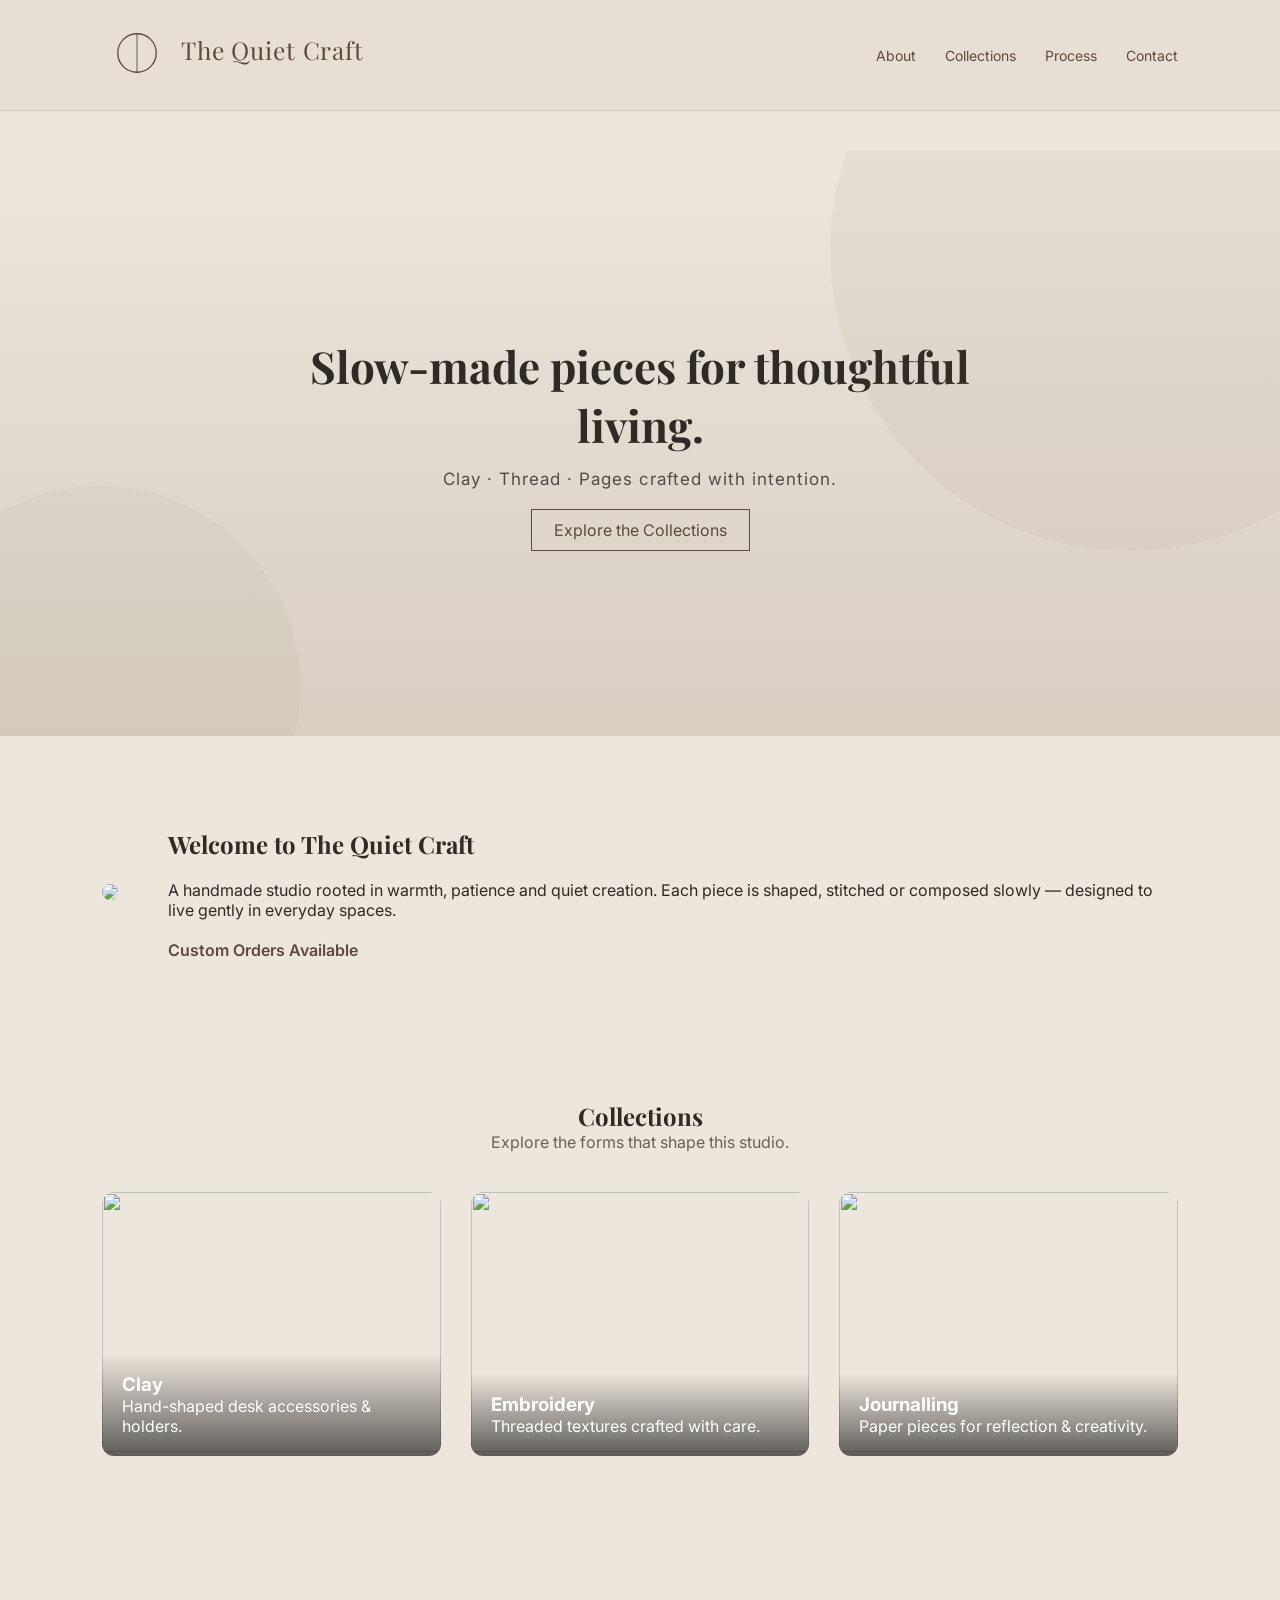
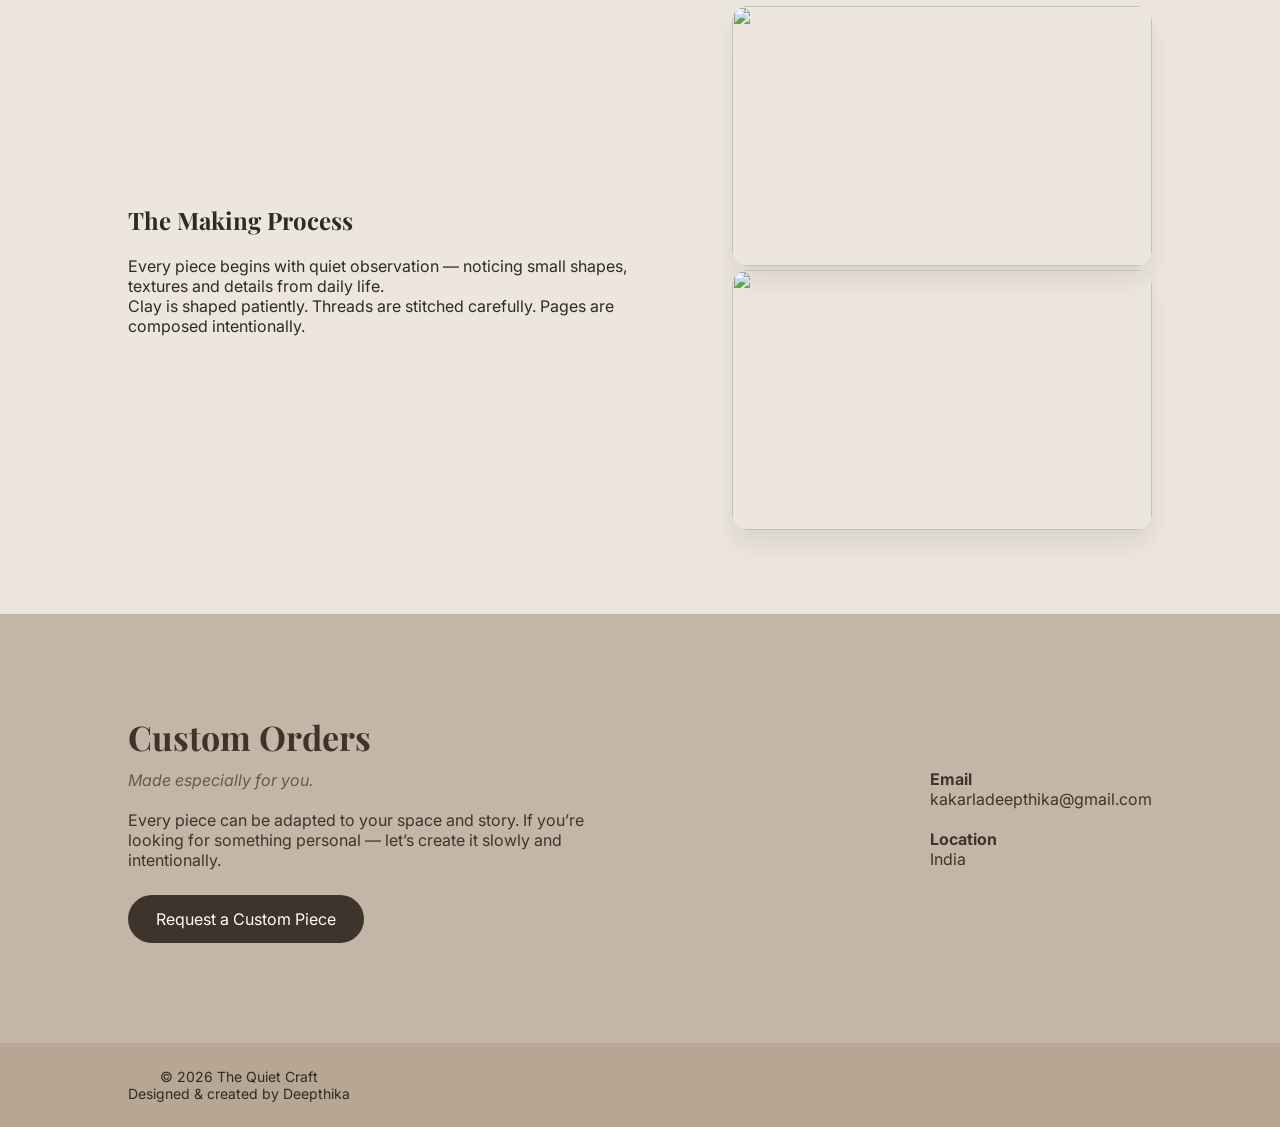
==== index.html @ e84dbe40 "Add files via upload" ====
<!DOCTYPE html>
<html lang="en">
<head>
<meta charset="UTF-8">
<meta name="viewport" content="width=device-width, initial-scale=1.0">
<title>The Quiet Craft</title>

<link rel="stylesheet" href="style.css">
<link href="https://fonts.googleapis.com/css2?family=Playfair+Display:wght@400;600&family=Inter:wght@300;400&display=swap" rel="stylesheet">
</head>

<body>

<div class="progress-bar"></div>

<header>
    <div class="logo">
        <svg viewBox="0 0 320 80" class="logo-svg">
            <circle cx="40" cy="40" r="22" stroke="#5C4A3D" stroke-width="1.5" fill="none"/>
            <line x1="40" y1="18" x2="40" y2="62" stroke="#5C4A3D" stroke-width="1"/>
            <text x="90" y="48"
                  font-family="Playfair Display"
                  font-size="28"
                  letter-spacing="1"
                  fill="#5C4A3D">
                The Quiet Craft
            </text>
        </svg>
    </div>
    
    <nav>
        <a href="#about">About</a>
        <a href="#collections">Collections</a>
        <a href="#process">Process</a>
        <a href="#contact">Contact</a>
    </nav>
</header>

<section class="hero">
    <div class="hero-content">
        <h1>Slow-made pieces for thoughtful living.</h1>
        <p>Clay · Thread · Pages crafted with intention.</p>
        <a href="#collections" class="hero-btn">Explore the Collections</a>
    </div>
</section>

<div class="hero-divider"></div>

<section id="about" class="split-section">
    <div class="split-image">
        <img src="images/studio.png">
    </div>

    <div class="split-text">
        <h2>Welcome to The Quiet Craft</h2>
        <p>
            A handmade studio rooted in warmth, patience and quiet creation.
            Each piece is shaped, stitched or composed slowly —
            designed to live gently in everyday spaces.
        </p>
        <p class="highlight">Custom Orders Available</p>
    </div>
</section>

<section id="collections" class="collections">
    <h2>Collections</h2>
    <p class="section-sub">Explore the forms that shape this studio.</p>

    <div class="collection-grid">

        <a href="clay.html" class="collection-card">
            <img src="images/clay_cover.png">
            <div class="overlay">
                <h3>Clay</h3>
                <p>Hand-shaped desk accessories & holders.</p>
            </div>
        </a>

        <a href="embroidery.html" class="collection-card">
            <img src="images/embroidery_cover.png">
            <div class="overlay">
                <h3>Embroidery</h3>
                <p>Threaded textures crafted with care.</p>
            </div>
        </a>

        <a href="journalling.html" class="collection-card">
            <img src="images/journalling_cover.png">
            <div class="overlay">
                <h3>Journalling</h3>
                <p>Paper pieces for reflection & creativity.</p>
            </div>
        </a>

    </div>
</section>

<section id="process" class="process-section">

    <div class="process-text">
        <h2>The Making Process</h2>
        <p>
            Every piece begins with quiet observation —
            noticing small shapes, textures and details from daily life.
        </p>
        <p>
            Clay is shaped patiently. Threads are stitched carefully.
            Pages are composed intentionally.
        </p>
    </div>

    <div class="process-images">
        <img src="images/lifestyle1.png ">
        <img src="images/lifestyle2.png">
    </div>

</section>

<section id="contact" class="contact-section">

    <div class="contact-left">
        <h2>Custom Orders</h2>
        <p class="highlight-text">
            Made especially for you.
        </p>

        <p>
            Every piece can be adapted to your space and story.
            If you’re looking for something personal —
            let’s create it slowly and intentionally.
        </p>

        <a href="mailto:kakarladeepthika@gmail.com" class="contact-btn">
            Request a Custom Piece
        </a>
    </div>

    <div class="contact-right">
        <p><strong>Email</strong><br>kakarladeepthika@gmail.com</p>
        <p><strong>Location</strong><br>India</p>
    </div>

</section>

<footer class="footer">
    <div class="footer-inner">
        <p>© 2026 The Quiet Craft</p>
        <p>Designed & created by Deepthika</p>
    </div>
</footer>


<script src="script.js"></script>

</body>
</html>
---- style.css ----
* {
    margin: 0;
    padding: 0;
    box-sizing: border-box;
}

body {
    font-family: 'Inter', sans-serif;
    background-color: #EDE6DD;
    color: #2F2A26;
}

.progress-bar {
    position: fixed;
    top: 0;
    left: 0;
    height: 3px;
    width: 0%;
    background: #5C4A3D;
    z-index: 1000;
}

header {
    display: flex;
    justify-content: space-between;
    align-items: center;
    padding: 18px 8%;
    border-bottom: 1px solid rgba(92,74,61,0.15);
    background: #E8DFD4;
    position: relative;
    z-index: 10;

}

.logo-svg {
    height: 70px;
}

.logo {
    transition: 0.3s ease;
}

.logo:hover {
    opacity: 0.8;
}


nav a {
    margin-left: 25px;
    text-decoration: none;
    color: #5C4A3D;
    font-size: 14px;
}

.hero {
    height: 65vh;
    display: flex;
    align-items: center;
    justify-content: center;
    text-align: center;
    background: linear-gradient(to bottom, #EDE6DD, #D8CEC2);
    position: relative;
    overflow: hidden;
    margin-top: 40px; 
}

.hero::before {
    content: "";
    position: absolute;
    width: 600px;
    height: 600px;
    background: rgba(92,74,61,0.05);
    border-radius: 50%;
    top: -200px;
    right: -150px;
}

.hero::after {
    content: "";
    position: absolute;
    width: 400px;
    height: 400px;
    background: rgba(92,74,61,0.04);
    border-radius: 50%;
    bottom: -150px;
    left: -100px;
}

.hero h1 {
    font-family: 'Playfair Display', serif;
    font-size: 44px;
    max-width: 750px;
    margin-bottom: 15px;
}

.hero p {
    font-size: 17px;
    letter-spacing: 1px;
    opacity: 0.8;
}

.hero-btn {
    display: inline-block;
    margin-top: 20px;
    padding: 10px 22px;
    border: 1px solid #5C4A3D;
    text-decoration: none;
    color: #5C4A3D;
    transition: 0.3s;
}

.hero-btn:hover {
    background: #5C4A3D;
    color: white;
}

.hero-divider {
    width: 60px;
    height: 2px;
    background: #5C4A3D;
    margin: -20px auto 40px auto;
}

section {
    padding: 70px 8%;
}

.split-section {
    display: flex;
    align-items: center;
    gap: 50px;
}

.split-image img {
    width: 100%;
    border-radius: 12px;
}

.split-text h2 {
    font-family: 'Playfair Display', serif;
    margin-bottom: 20px;
}

.highlight {
    margin-top: 20px;
    font-weight: 600;
    color: #5C4A3D;
}

.collections h2 {
    text-align: center;
    font-family: 'Playfair Display', serif;
}

.section-sub {
    text-align: center;
    margin-bottom: 40px;
    opacity: 0.7;
}

.collection-grid {
    display: grid;
    grid-template-columns: repeat(auto-fit, minmax(260px, 1fr));
    gap: 30px;
}

.collection-card {
    position: relative;
    border-radius: 12px;
    overflow: hidden;
    text-decoration: none;
}

.collection-card img {
    width: 100%;
    height: 260px;
    object-fit: cover;
    transition: 0.5s;
}

.collection-card:hover img {
    transform: scale(1.07);
}

.overlay {
    position: absolute;
    bottom: 0;
    width: 100%;
    padding: 20px;
    background: linear-gradient(to top, rgba(0,0,0,0.6), transparent);
    color: white;
}

.text-section {
    text-align: center;
    max-width: 800px;
    margin: auto;
}

.dark-section {
    background: #D8CEC2;
}

.image-strip {
    display: flex;
    gap: 20px;
    padding: 0 8% 60px 8%;
}

.image-strip img {
    width: 50%;
    border-radius: 12px;
}

footer {
    padding: 30px;
    background: #C4B6A6;
    text-align: center;
    font-size: 14px;
}

.clay-gallery {
    display: grid;
    grid-template-columns: repeat(auto-fit, minmax(200px, 1fr));
    gap: 25px;
}

.clay-item img {
    width: 100%;
    height: 200px;
    object-fit: cover;
    border-radius: 10px;
}

.clay-item p {
    margin-top: 10px;
    font-size: 14px;
}

.page-intro {
    text-align: center;
    padding: 70px 10% 40px 10%;
}

.page-intro h1 {
    font-family: 'Playfair Display', serif;
    font-size: 34px;
    margin-bottom: 20px;
}

.page-intro p {
    max-width: 700px;
    margin: auto;
    opacity: 0.8;
}

.product-grid {
    display: grid;
    grid-template-columns: repeat(auto-fit, minmax(240px, 1fr));
    gap: 30px;
    padding: 20px 10% 70px 10%;
}

.product-card {
    background: #F4EEE6;
    padding: 18px;
    border-radius: 12px;
    transition: 0.3s;
}

.product-card img {
    width: 100%;
    height: 220px;
    object-fit: cover;
    border-radius: 8px;
}

.product-card h3 {
    margin-top: 15px;
    font-family: 'Playfair Display', serif;
    font-size: 18px;
}

.product-card p {
    font-size: 14px;
    margin-top: 10px;
    opacity: 0.8;
}

.product-card:hover {
    transform: translateY(-5px);
    box-shadow: 0 15px 25px rgba(0,0,0,0.05);
}

.process-section {
    display: flex;
    gap: 50px;
    padding: 80px 10%;
    align-items: center;
}

.process-text {
    flex: 1;
}

.process-text h2 {
    font-family: 'Playfair Display', serif;
    margin-bottom: 20px;
}

.process-section {
    display: flex;
    gap: 60px;
    padding: 80px 10%;
    align-items: center;
}

.process-images {
    flex: 1;
    position: relative;
    max-width: 420px;   /* prevents giant images */
}

.process-images img {
    width: 100%;
    height: 260px;     /* control height */
    object-fit: cover;
    border-radius: 16px;
    box-shadow: 0 15px 25px rgba(0,0,0,0.08);
    transition: 0.4s ease;
}

/* CONTACT SECTION */

.contact-section {
    display: flex;
    justify-content: space-between;
    align-items: center;
    padding: 100px 10%;
    background: #C4B6A6;   /* darker warm tone */
    color: #3E342B;
}

.contact-left {
    max-width: 500px;
}

.contact-left h2 {
    font-family: 'Playfair Display', serif;
    font-size: 34px;
    margin-bottom: 10px;
}

.highlight-text {
    font-style: italic;
    margin-bottom: 20px;
    opacity: 0.7;
}

.contact-btn {
    display: inline-block;
    margin-top: 25px;
    padding: 14px 28px;
    background: #3E342B;
    color: #fff;
    text-decoration: none;
    border-radius: 30px;
    transition: 0.3s ease;
}

.contact-btn:hover {
    background: #5C4A3D;
}

.contact-right p {
    margin-bottom: 20px;
}

/* FOOTER */

.footer {
    display: flex;
    justify-content: space-between;
    padding: 25px 10%;
    background: #B6A693;
    font-size: 14px;
}
/* JOURNALLING SECTION */

/* ===============================
   JOURNALLING PAGE STYLING
================================= */

/* HERO / INTRO SECTION */

.collection-hero {
    text-align: center;
    padding: 45px 20px 35px;
}

.collection-hero h1 {
    font-family: 'Playfair Display', serif;
    font-size: 42px;
    margin-bottom: 12px;
    color: #3e342c;
}

.collection-hero p {
    font-family: 'Inter', sans-serif;
    max-width: 700px;
    margin: 0 auto;
    font-size: 15px;
    line-height: 1.6;
    color: #6a5d52;
}


/* JOURNAL GRID SECTION */

.journal-grid {
    width: 92%;
    max-width: 1200px;
    margin: 40px auto 90px;
    display: grid;
    grid-template-columns: repeat(3, 1fr);
    gap: 40px;
    padding-top: 45px;
    padding-bottom: 45px;
}


/* JOURNAL CARD */

.journal-card {
    background: #f5efe8;
    padding: 25px;
    border-radius: 28px;
    text-align: center;
    text-decoration: none;
    color: inherit;
    transition: 0.3s ease;
}

.journal-card:hover {
    transform: translateY(-6px);
    box-shadow: 0 18px 35px rgba(0,0,0,0.08);
}


/* IMAGE */

.journal-card img {
    width: 100%;
    height: 300px;
    object-fit: cover;
    border-radius: 22px;
    margin-bottom: 20px;
}


/* TITLE */

.journal-card h3 {
    font-family: 'Playfair Display', serif;
    font-size: 22px;
    margin-bottom: 10px;
    color: #3e342c;
}


/* DESCRIPTION */

.journal-card p {
    font-family: 'Inter', sans-serif;
    font-size: 14px;
    line-height: 1.6;
    color: #6f6156;
}


/* RESPONSIVE */

@media (max-width: 1000px) {
    .journal-grid {
        grid-template-columns: repeat(2, 1fr);
    }
}

@media (max-width: 700px) {
    .journal-grid {
        grid-template-columns: 1fr;
    }

    .journal-card img {
        height: 240px;
    }

    .collection-hero h1 {
        font-size: 32px;
    }
}
/* CUSTOM JOURNAL SECTION */

.custom-section {
    text-align: center;
    padding: 40px 20px 80px;
}

.custom-section h2 {
    font-family: 'Playfair Display', serif;
    font-size: 34px;
    margin-bottom: 12px;
    color: #3e342c;
}

.custom-section p {
    font-family: 'Inter', sans-serif;
    max-width: 650px;
    margin: 0 auto 25px;
    font-size: 15px;
    line-height: 1.6;
    color: #6f6156;
}


/* BUTTON STYLE */

.custom-btn {
    display: inline-block;
    padding: 14px 32px;
    border-radius: 50px;
    background: #3e342c;
    color: #ffffff;
    text-decoration: none;
    font-family: 'Inter', sans-serif;
    font-size: 14px;
    letter-spacing: 0.5px;
    transition: 0.3s ease;
}

.custom-btn:hover {
    background: #5a4a3f;
    transform: translateY(-3px);
    box-shadow: 0 12px 25px rgba(0,0,0,0.15);
}
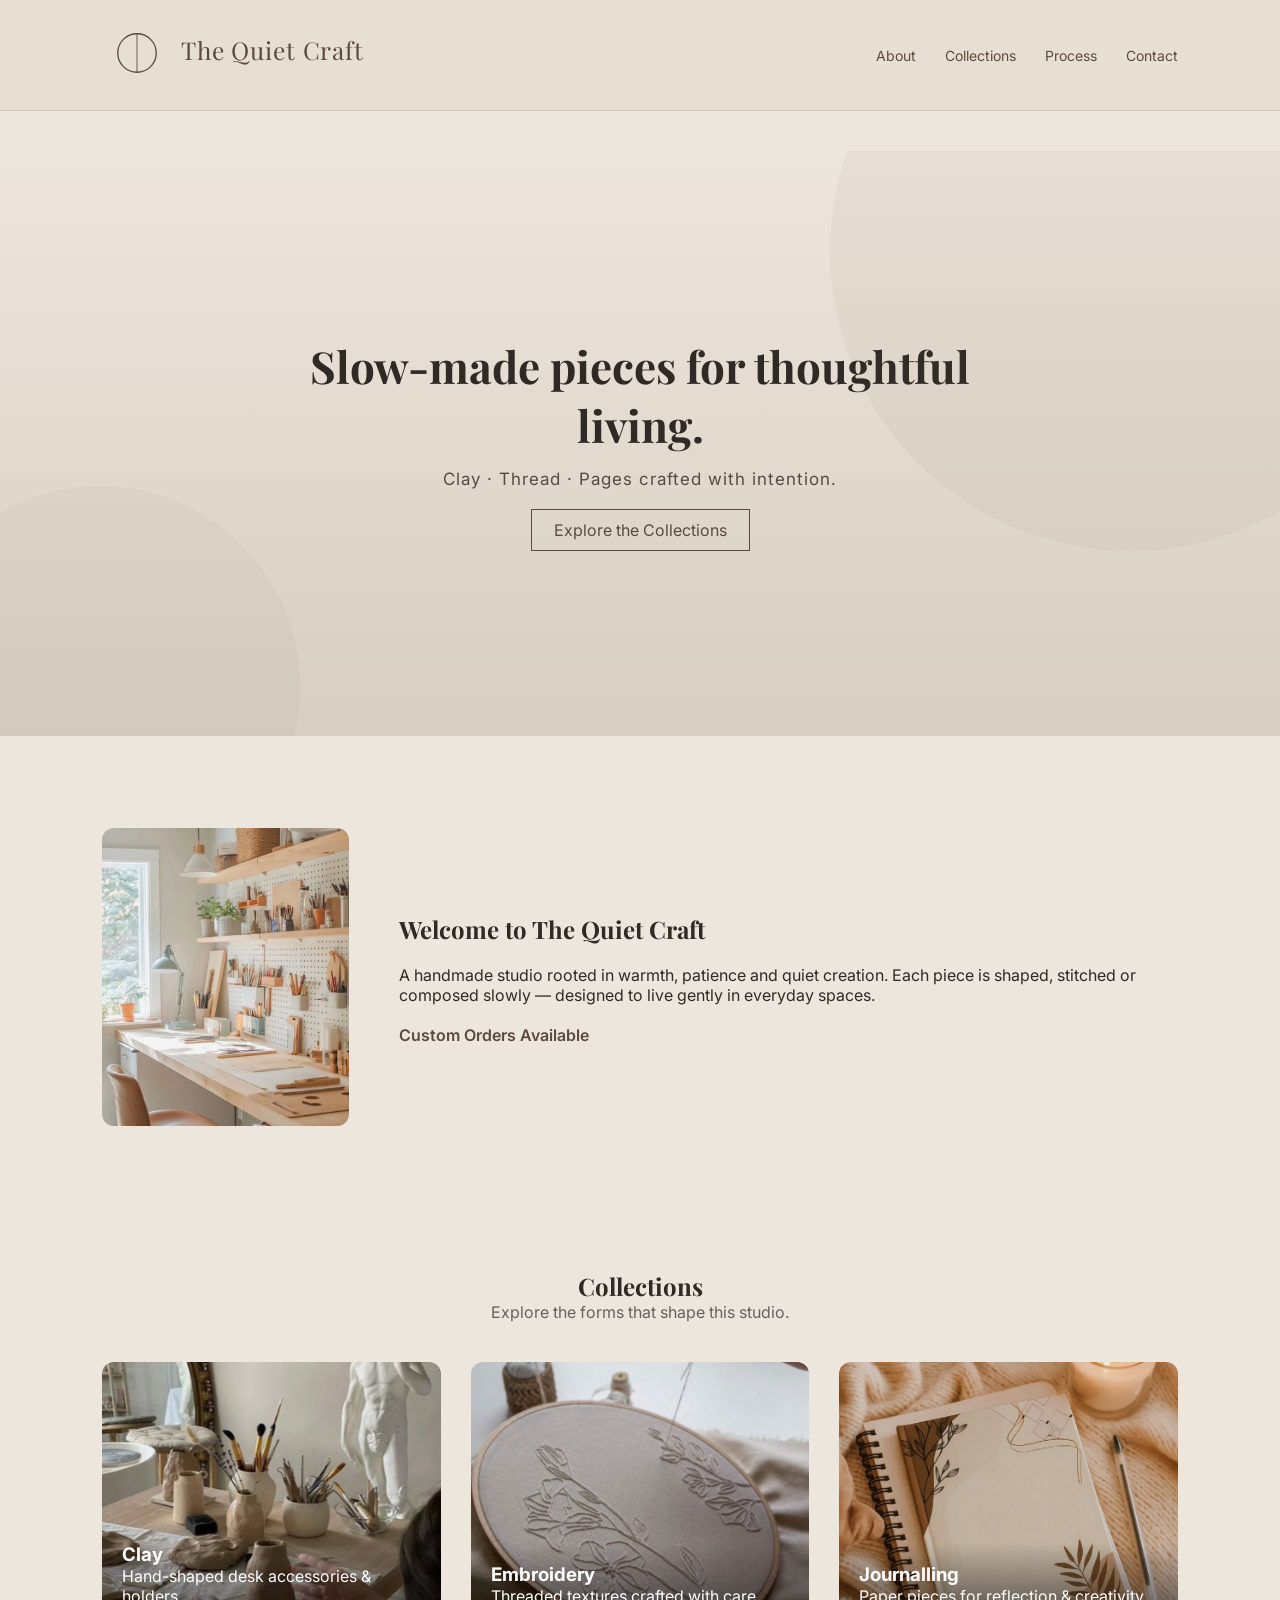
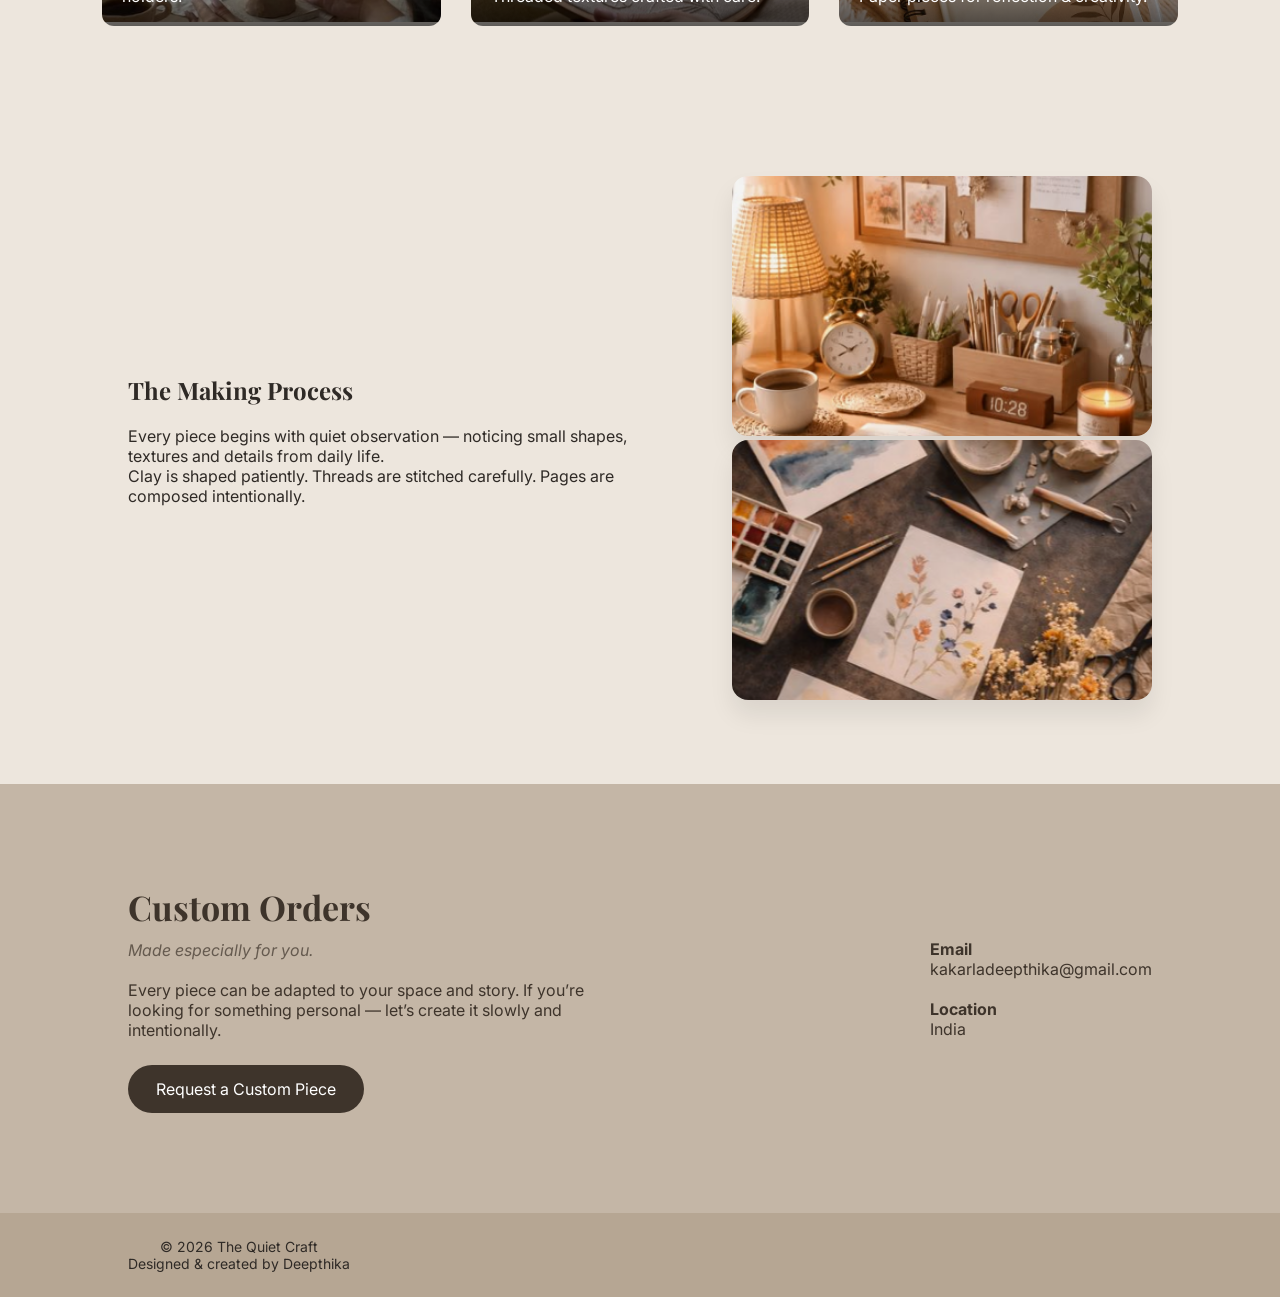
==== commit 4b376683: "Fix HTML encoding issues in index.html" ====
--- a/index.html
+++ b/index.html
@@ -48,7 +48,7 @@
 
 <section id="about" class="split-section">
     <div class="split-image">
-        <img src="images/studio.png">
+        <img src="studio.png">
     </div>
 
     <div class="split-text">
@@ -69,7 +69,7 @@
     <div class="collection-grid">
 
         <a href="clay.html" class="collection-card">
-            <img src="images/clay_cover.png">
+            <img src="clay_cover.png">
             <div class="overlay">
                 <h3>Clay</h3>
                 <p>Hand-shaped desk accessories & holders.</p>
@@ -77,7 +77,7 @@
         </a>
 
         <a href="embroidery.html" class="collection-card">
-            <img src="images/embroidery_cover.png">
+            <img src="embroidery_cover.png">
             <div class="overlay">
                 <h3>Embroidery</h3>
                 <p>Threaded textures crafted with care.</p>
@@ -85,7 +85,7 @@
         </a>
 
         <a href="journalling.html" class="collection-card">
-            <img src="images/journalling_cover.png">
+            <img src="journalling_cover.png">
             <div class="overlay">
                 <h3>Journalling</h3>
                 <p>Paper pieces for reflection & creativity.</p>
@@ -110,8 +110,8 @@
     </div>
 
     <div class="process-images">
-        <img src="images/lifestyle1.png ">
-        <img src="images/lifestyle2.png">
+        <img src="lifestyle1.png ">
+        <img src="lifestyle2.png">
     </div>
 
 </section>
@@ -154,3 +154,4 @@
 
 </body>
 </html>
+
